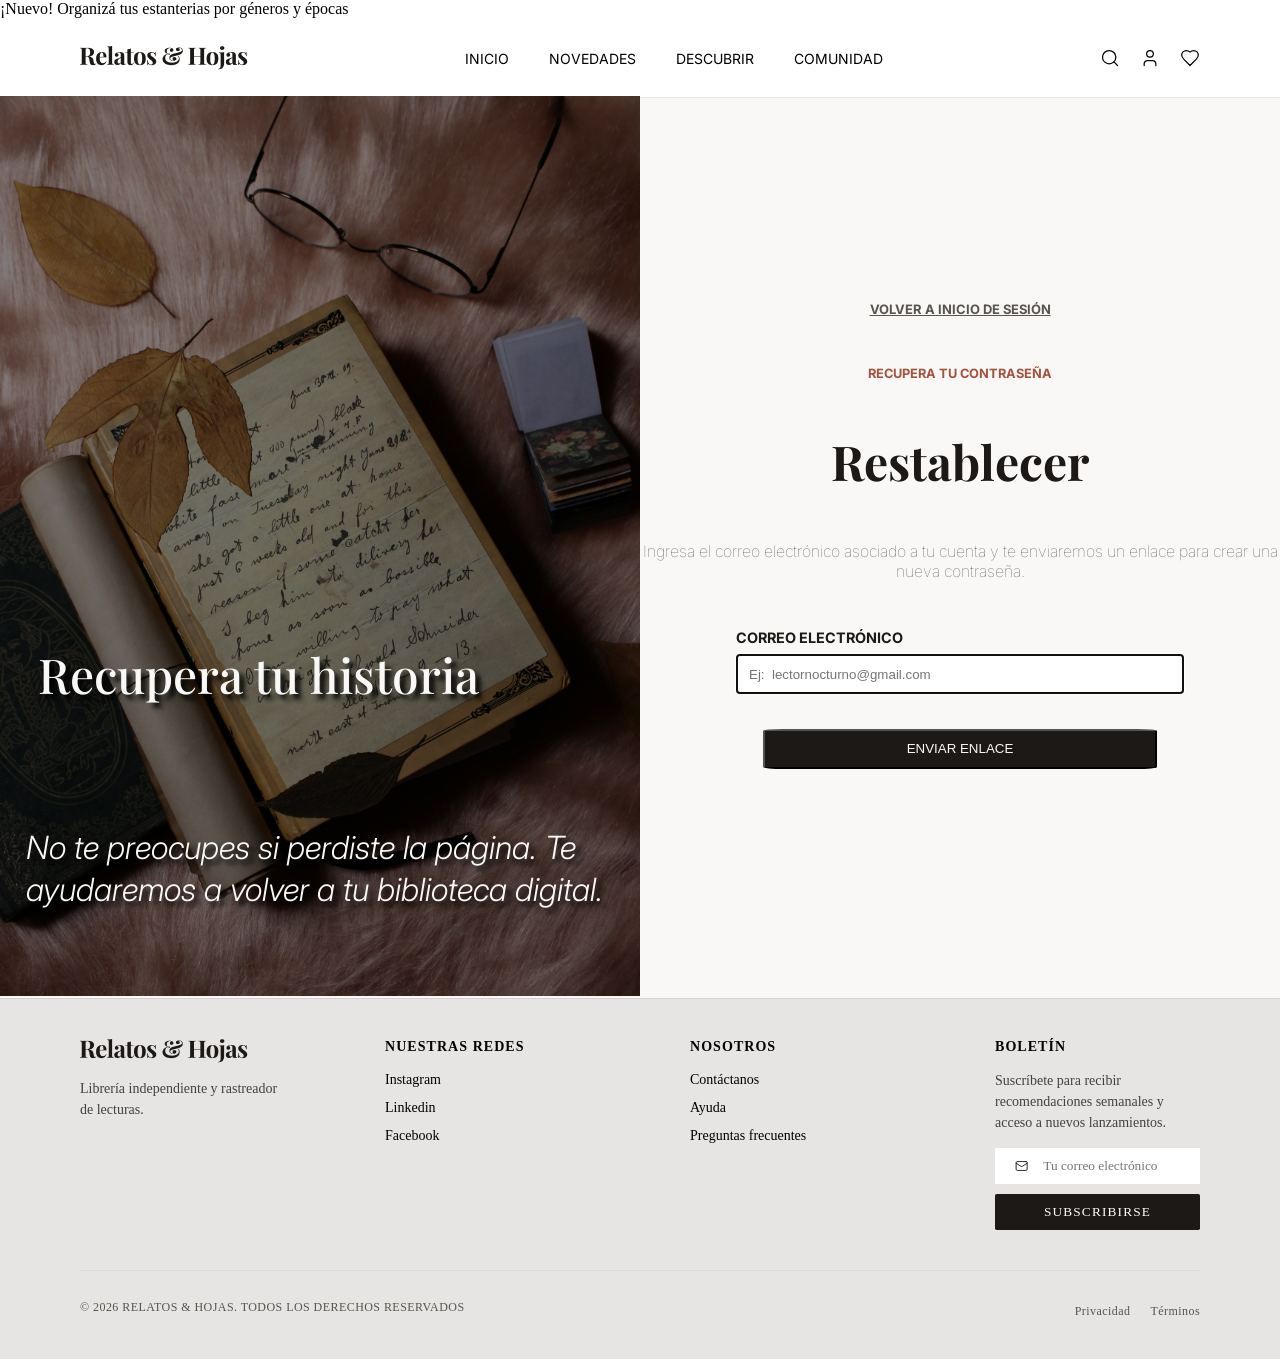
==== recuperar.html @ bbd2a53a "Agrego páginas de login, registro y recuperar contra" ====
<!DOCTYPE html>
<html lang="en">
<head>
    <meta charset="UTF-8">
    <meta name="viewport" content="width=device-width, initial-scale=1.0">
    <link rel="stylesheet" href="recuperar.css">
    <link rel="stylesheet" href="header-footer.css">
    <link rel="preconnect" href="https://fonts.googleapis.com">
<link rel="preconnect" href="https://fonts.gstatic.com" crossorigin>

<link href="https://fonts.googleapis.com/css2?family=Inter:wght@300;400;700&family=Playfair+Display:wght@400;500;700&display=swap" rel="stylesheet">
    <title>Recuperar contraseña - Relatos & Hojas</title>
</head>
<body>

    <!--header y navbar-->
    <header class="header-wrapper">

        <div class="banner-promo">
            <p class="banner">¡Nuevo! Organizá tus estanterias por géneros y épocas</p>
        </div>

        <div class="header-main">
            <div class="header-left">
                <a href="index.html" class="logo-link">
                    <img src="img/Relatos & Hojas logo.png" alt="Logo de Relatos  & Hojas" class="logo-img">
                </a>
            </div>

            <nav class="header-nav">
            <ul class="menu">
                <li><a href="index.html">Inicio</a></li>
                <li><a href="#">Novedades</a></li>
                <li><a href="#">Descubrir</a></li>
                <li><a href="#">Comunidad</a></li>
            </ul>
            </nav>

            <div class="header-icons">
                <form class="search-form" action="resultados.html" method="GET">
                <input type="search" id="buscador" name="q" class="search-input" placeholder="Buscar..." required aria-label="Buscar">

                <label for="buscador" class="icon-btn search-btn" aria-label="Abrir buscador">
                    <svg xmlns="http://www.w3.org/2000/svg" width="20" height="20" viewBox="0 0 20 20" fill="none" role="img" aria-labelledby="title-search">
                        <title id="title-search">Buscar</title>
                        <path d="M9.16667 15.8333C12.8486 15.8333 15.8333 12.8486 15.8333 9.16667C15.8333 5.48477 12.8486 2.5 9.16667 2.5C5.48477 2.5 2.5 5.48477 2.5 9.16667C2.5 12.8486 5.48477 15.8333 9.16667 15.8333Z" stroke="currentColor" stroke-width="1.25" stroke-linecap="round" stroke-linejoin="round"/>
                        <path d="M17.5 17.5L13.9167 13.9167" stroke="currentColor" stroke-width="1.25" stroke-linecap="round" stroke-linejoin="round"/>
                    </svg>
                </label>
                </form>

                <button class="icon-btn user-btn" aria-label="Mi cuenta">
                <svg xmlns="http://www.w3.org/2000/svg" width="20" height="20" viewBox="0 0 20 20" fill="none" role="img" aria-labelledby="title-login">
                    <title id="title-login">Iniciar sesión</title>
                    <path d="M15.8334 17.5V15.8333C15.8334 14.9493 15.4822 14.1014 14.857 13.4763C14.2319 12.8512 13.3841 12.5 12.5 12.5H7.50002C6.61597 12.5 5.76812 12.8512 5.143 13.4763C4.51788 14.1014 4.16669 14.9493 4.16669 15.8333V17.5" stroke="currentColor" stroke-width="1.25" stroke-linecap="round" stroke-linejoin="round"/>
                    <path d="M10 9.16667C11.841 9.16667 13.3334 7.67428 13.3334 5.83333C13.3334 3.99238 11.841 2.5 10 2.5C8.15907 2.5 6.66669 3.99238 6.66669 5.83333C6.66669 7.67428 8.15907 9.16667 10 9.16667Z" stroke="currentColor" stroke-width="1.25" stroke-linecap="round" stroke-linejoin="round"/>
                </svg>
                </button>

                <button class="icon-btn favorite-btn" aria-label="Favoritos">
                    <svg xmlns="http://www.w3.org/2000/svg" width="20" height="20" viewBox="0 0 20 20" fill="none" role="img" aria-labelledby="title-favorite">
                    <title id="title-favorite">Favoritos</title>
                    <path d="M15.8333 11.6667C17.075 10.45 18.3333 8.99167 18.3333 7.08333C18.3333 5.86776 17.8504 4.70197 16.9909 3.84243C16.1313 2.98289 14.9655 2.5 13.75 2.5C12.2833 2.5 11.25 2.91667 9.99996 4.16667C8.74996 2.91667 7.71663 2.5 6.24996 2.5C5.03438 2.5 3.86859 2.98289 3.00905 3.84243C2.14951 4.70197 1.66663 5.86776 1.66663 7.08333C1.66663 9 2.91663 10.4583 4.16663 11.6667L9.99996 17.5L15.8333 11.6667Z" stroke="currentColor" stroke-width="1.25" stroke-linecap="round" stroke-linejoin="round"/>
                    </svg>
                </button>
            </div>
    </div>
    </header>

<!--termina header y navbar-->
    <main class="container">
        <section class="seccion1">
            <img src="img/788b0a2f8daec6b29cbbe95b1b19dab295340156.jpg" alt="imagen_recuperar_contrasena">
            <p class="textop1">Recupera tu historia</p>
            <p class="textop2">No te preocupes si perdiste la página. Te ayudaremos a volver a tu biblioteca digital.
            </p>


        </section>
        <section class="seccion2">
            <p class="in_sesion"><a href="login.html">VOLVER A INICIO DE SESIÓN</a></p>
            <p class="aviso">recupera tu contraseña</p>
            <h2 class="seccion2_titulo"> Restablecer </h2>
            <p class="subtitulo"> Ingresa el correo electrónico asociado a tu cuenta y te enviaremos un enlace para crear una nueva contraseña.</p>


            <form class="form_recuperar" action="confirmacion.html" method="GET">

                <label for="email">CORREO ELECTRÓNICO</label>
                <input type="email" name="email" id="email" placeholder="Ej:  lectornocturno@gmail.com " required autofocus>

                <button type="submit">ENVIAR ENLACE</button>


            </form>



        </section>




    </main>




    <!-- Footer -->
    <footer class="footer-wrapper">
        <div class="footer-main">

            <div class="footer-col brand-col">
                <a href="index.html" class="logo-link">
                    <img src="img/Relatos & Hojas logo.png" alt="Logo de Relatos  & Hojas" class="logo-img">
                </a>
                <p class="footer-desc">Librería independiente y rastreador de lecturas.</p>
            </div>

        <div class="footer-col links-col">
            <h3 class="footer-heading">NUESTRAS REDES</h3>
            <ul class="footer-menu">
                <li><a href="#">Instagram</a></li>
                <li><a href="#">Linkedin</a></li>
                <li><a href="#">Facebook</a></li>
            </ul>
        </div>

        <div class="footer-col links-col">
            <h3 class="footer-heading">NOSOTROS</h3>
            <ul class="footer-menu">
                <li><a href="#">Contáctanos</a></li>
                <li><a href="#">Ayuda</a></li>
                <li><a href="#">Preguntas frecuentes</a></li>
            </ul>
        </div>

        <div class="footer-col newsletter-col">
            <h3 class="footer-heading">BOLETÍN</h3>
            <p class="footer-desc">Suscríbete para recibir recomendaciones semanales y acceso a nuevos lanzamientos.</p>
            <form class="newsletter-form">
                <div class="input-group">
                    <svg xmlns="http://www.w3.org/2000/svg" width="16" height="16" viewBox="0 0 16 16" fill="none">
                    <path d="M13.3333 2.6665H2.66665C1.93027 2.6665 1.33331 3.26346 1.33331 3.99984V11.9998C1.33331 12.7362 1.93027 13.3332 2.66665 13.3332H13.3333C14.0697 13.3332 14.6666 12.7362 14.6666 11.9998V3.99984C14.6666 3.26346 14.0697 2.6665 13.3333 2.6665Z" stroke="currentColor" stroke-linecap="round" stroke-linejoin="round"/>
                    <path d="M14.6666 4.6665L8.68665 8.4665C8.48083 8.59545 8.24286 8.66384 7.99998 8.66384C7.7571 8.66384 7.51913 8.59545 7.31331 8.4665L1.33331 4.6665" stroke="currentColor" stroke-linecap="round" stroke-linejoin="round"/>
                    </svg>
                    <input type="email" class="newsletter-email" placeholder="Tu correo electrónico" required aria-labelledby="Tu correo electrónico">
                </div>
                <button type="submit" class="btn-submit">SUBSCRIBIRSE</button>
            </form>
        </div>

    </div>

        <div class="footer-bottom">
            <p class="copyright">&copy; 2026 RELATOS & HOJAS. TODOS LOS DERECHOS RESERVADOS</p>
            <ul class="legal-menu">
                <li><a href="#">Privacidad</a></li>
                <li><a href="#">Términos</a></li>
            </ul>
        </div>
    </footer>
</body>

</html>
---- recuperar.css ----
*{
    margin: 0%;
    padding: 0%;
    box-sizing: border-box;
}

.container{
    display: flex;
    align-items: center;
    width: 100%;
    height: 100vh;
    background-color: #F9F8F6;

}
.aviso{
    font-family:'Inter' ;
    font-weight: bold;
    font-size: 0.8em;
    color:#A3523B;
    text-transform: uppercase;
    line-height: 1.2;


}
.seccion1{
    position: relative;
}
.seccion1 img{
    width: 100%;
    height: 100vh;
    object-fit: cover;
    filter: brightness(50%);
}
.seccion1 p{
    position: absolute;
    text-shadow: 5px 5px 5px black;
    padding: 0.8em;
}

.textop1{
    bottom: 4em;
    margin-bottom:1.5em ;
    font-family:'Playfair Display' ;
    color:#F9F8F6 ;
    font-size: 3em;
    line-height: 1em;
    font-weight: 500;
    
  

}
.textop2{
    bottom: 2em;
    line-height: 1.3em;
    font-family:'Inter';
    color: #F9F8F6;
    font-size: 2em;
    font-style: italic;
    font-weight:300;
    

}
.seccion1, .seccion2{
    flex: 1;
}

 .seccion2{
    height: 90%;
    display: flex;
    align-items: center;
    flex-direction: column;
    justify-content: center;
    gap: 3em;
}
.form_recuperar{
    display: flex;
    flex-direction: column;
    width: 70%;
    gap: 0.5em;
} 
.form_recuperar input{
    height: 3em;
    border: 1px solid #00000090;
    padding: 0.9em;


}
.form_recuperar  button{

    margin: 2em;
    height: 3em;
    border-radius: 5%;
    background-color: #1C1917;
    color: #F9F8F6;
}

.form_recuperar button:hover{
    background-color: #A3523B;
}

.seccion2_titulo{
    font-family:'Playfair Display' ;
    color: #1C1917;
    font-size: 3em;

}
.form_recuperar  label{
    font-family:'Inter' ;
    color:#1C1917;
    font-size: 0.9em;
    font-weight: bolder;
}
.subtitulo{
    font-family:'Inter' ;
    color:#57534E;
    font-size: 1em;
    text-align: center;
    font-weight: lighter;

}

.in_sesion{
    font-family:'Inter' ;
    color:#57534E;
    font-size: 0.9em;

}
.in_sesion a{
    font-family:'Inter' ;
    color:#57534E;
    font-size: 0.9em;
    line-height: 1.2em;
    font-weight: bold;
    text-decoration: underline;

}
/* =========================
   RESPONSIVE
========================= */

@media (max-width: 1024px) {

    .container{
        flex-direction: column;
        height: auto;
    }

    .seccion1,
    .seccion2{
        width: 100%;
    }

    .seccion1 img{
        height: 60vh;
        object-fit: cover;
    }

    .textop1{
        font-size: 2.5em;
    }

    .textop2{
        font-size: 1.8em;
    }

    .seccion2{
        padding: 4em 2em;
        gap: 2em;
    }

    .form_recuperar{
        width: 90%;
    }
}


@media (max-width: 768px) {

    .container{
        flex-direction: column;
    }

    .seccion1 img{
        height: 50vh;
    }

    .textop1{
        font-size: 2em;
        bottom: 4em;
    }

    .textop2{
        font-size: 1.5em;
        line-height: 1.5em;
    }

    .seccion2{
        width: 100%;
        padding: 3em 1.5em;
        height: auto;
    }

    .bienvenido{
        font-size: 0.7em;
        text-align: center;
    }

    .seccion2_titulo{
        font-size: 2.2em;
        text-align: center;
    }

    .subtitulo{
        font-size: 0.9em;
    }

    .form_recuperar{
        width: 100%;
    }

    .form_recuperar input{
        height: 3.2em;
    }

    .form_recuperar button{
        margin: 1.5em 0;
        width: 100%;
    }




}
---- header-footer.css ----
/* HEADER */
h1 a, h2 a {
    text-decoration: none; 
    color: inherit; 
}

.header-wrapper {
    width: 100%;
}

.header-main {
    display: flex;
    height: 5em;
    justify-content: space-between;
    align-items: center;
    padding: 0 5em; 
    border-bottom: 1px solid #E7E5E4;
    background-color: #fff;
}

.header-left {
    color: #1C1917;
    font-family: "Playfair Display";
    font-size: 0.875em;
    letter-spacing: -0.04em; 
}   

.header-nav {
    display: flex;
    font-family: 'Inter';
    text-transform: uppercase;
}

.logo-img{
    display: flex;
    align-items: center;
}

.menu {
    display: flex;
    list-style: none;
    margin: 0;
    padding: 0;
    gap: 2.5em; 
}

.menu a {
    text-decoration: none;
    color: #000;
    font-size: 0.875em;
    font-weight: 400;
}

.menu a:hover {
    opacity: 0.5;
}

.header-icons {
    display: flex;
    align-items: center;
    gap: 1.25em; 
}

.icon-btn {
    background-color: transparent;
    border: none;
    color: #000;
    padding: 0;
    cursor: pointer;
    display: flex;
}

.icon-btn:hover {
    opacity: 0.5;
}

.search-form {
    display: flex;
    align-items: center;
}

.search-input {
    width: 0;
    opacity: 0;
    padding: 0;
    border: none;
    border-bottom: 1px solid transparent;
    color: #57534E;
    outline: none;
    transition: all 0.4s ease;
}

.search-input:focus {
    width: 11.25em; 
    opacity: 1;
    padding-right: 0.625em;
    margin-right: 0.625em;
    border-bottom: 1px solid #57534E;
}

.search-btn {
    cursor: pointer;
    display: flex;
    color: #000;
}

/* FOOTER */
.footer-wrapper {
    display: flex;
    flex-direction: column;
    border-top: 1px solid #D6D3D1;
    background: #E7E5E4;
    padding: 2.5em 5em; 
    gap: 2.5em;
}

.footer-main {
    display: flex;
    justify-content: center;
    align-items: flex-start;
    gap: 6.25em; 
}

.footer-logo {
    color: #1C1917;
    font-family: "Playfair Display";
    font-size: 1.5em;
    letter-spacing: -0.04em;
}

.footer-col {
    display: flex;
    width: 100%;
    flex-direction: column;
    gap: 0.938em; 
}

.footer-heading {
    font-size: 0.875em;
    letter-spacing: 0.075em;
}

.footer-menu {
    display: flex;
    flex-direction: column;
    list-style: none;
    gap: 0.625em;
}

.footer-menu a {
    font-size: 0.875em;
    text-decoration: none;
    color: #000;
}

.footer-desc {
    color: #43403d;
    font-size: 0.875em;
    line-height: 1.5em;
}

.newsletter-form {
    display: flex;
    flex-direction: column;
    gap: 0.625em;
}

.input-group {
    display: flex;
    flex-direction: row;
    gap: 0.938em;
    background-color: #fff;
    padding: 0.625em 1.25em;
    align-items: center;
}

.newsletter-email {
    border: none;
    font-family: inherit;
    border-radius: 0.125em;
    outline: none;
    width: 100%;
}

.btn-submit {
    padding: 0.75em 1em; 
    width: 100%;
    border: none;
    color: #fff;
    background: #1C1917;
    border-radius: 0.125em;
    font-family: inherit;
    font-weight: 500;
    letter-spacing: 0.087em;
    cursor: pointer;
}

.footer-bottom {
    display: flex;
    flex-direction: row;
    padding: 1.875em 0 0 0;
    justify-content: space-between;
    border-top: 1px solid rgba(214, 211, 209, 0.50);
}

.copyright {
    color: #57534E;
    font-family: inherit;
    font-size: 0.75em;
    line-height: 1em; 
    letter-spacing: 0.037em;
}

.legal-menu {
    display: flex;
    list-style: none;
    gap: 1.25em;
}

.legal-menu a {
    text-decoration: none;
    color: #57534E;
    font-size: 0.75em;
    line-height: 1em; 
    letter-spacing: 0.037em;
}

/* Media queries*/

@media (max-width: 48em) {
    .header-main {
        padding: 0 2em;
    }

    .menu {
        gap: 1.25em;
    }

    .footer-main {
        display: grid;
        grid-template-columns: repeat(2, 1fr);
        gap: 2.5em;
    }
    
    .footer-wrapper {
        padding: 2.5em 2em;
    }

    .search-input:focus {
        width: 7em; 
    }

    .menu{
        display: none;
    }

}

@media (max-width: 30em) {
    .header-main {
        height: auto;
        padding: 1em;
        gap: 1em;
    }

    .menu{
        display: none;
    }

    
    .footer-main {
        grid-template-columns: 1fr;
    }

    .footer-bottom {
        flex-direction: column;
        gap: 1em;
        text-align: center;
    }

    .legal-menu {
        justify-content: center;
    }

}
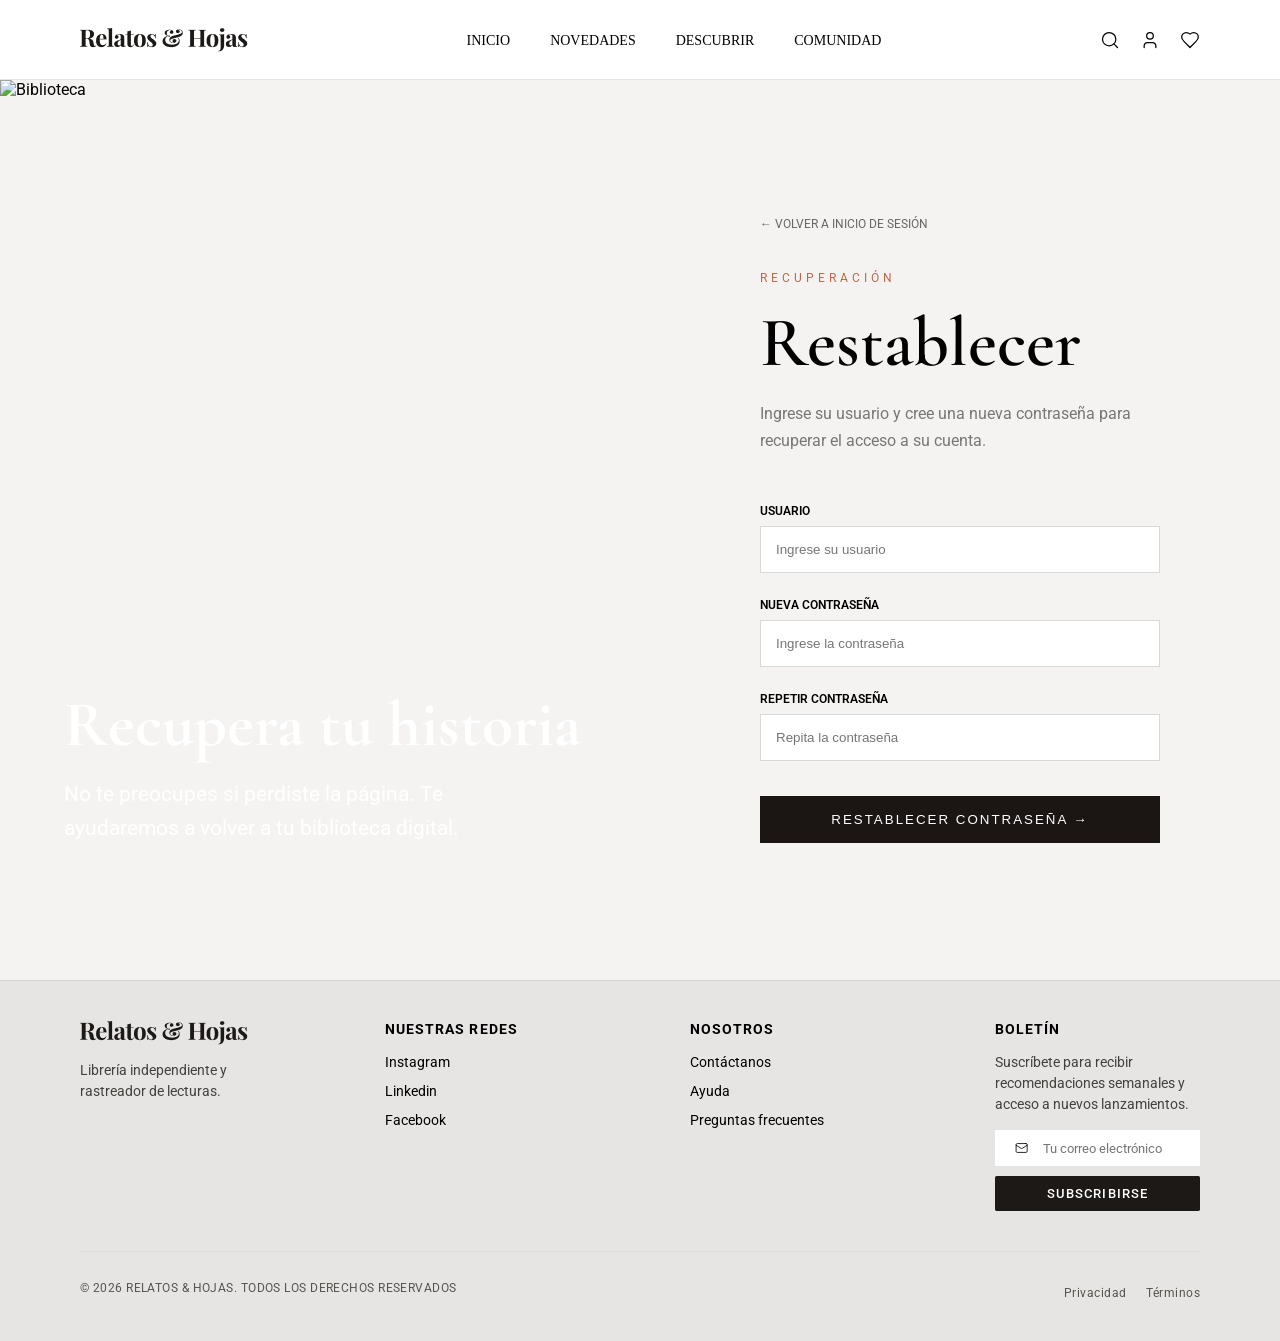
==== commit fa68032e: "subiendo perfil y recuperar" ====
--- a/recuperar.html
+++ b/recuperar.html
@@ -1,24 +1,23 @@
 <!DOCTYPE html>
-<html lang="en">
+<html lang="es">
+
 <head>
     <meta charset="UTF-8">
     <meta name="viewport" content="width=device-width, initial-scale=1.0">
+    <title>Recuperar contraseña</title>
+
     <link rel="stylesheet" href="recuperar.css">
     <link rel="stylesheet" href="header-footer.css">
+
     <link rel="preconnect" href="https://fonts.googleapis.com">
-<link rel="preconnect" href="https://fonts.gstatic.com" crossorigin>
-
-<link href="https://fonts.googleapis.com/css2?family=Inter:wght@300;400;700&family=Playfair+Display:wght@400;500;700&display=swap" rel="stylesheet">
-    <title>Recuperar contraseña - Relatos & Hojas</title>
+    <link
+        href="https://fonts.googleapis.com/css2?family=Cormorant+Garamond:wght@400;600&family=Roboto:wght@300;400;500&display=swap"
+        rel="stylesheet">
+
 </head>
+
 <body>
-
-    <!--header y navbar-->
     <header class="header-wrapper">
-
-        <div class="banner-promo">
-            <p class="banner">¡Nuevo! Organizá tus estanterias por géneros y épocas</p>
-        </div>
 
         <div class="header-main">
             <div class="header-left">
@@ -28,85 +27,130 @@
             </div>
 
             <nav class="header-nav">
-            <ul class="menu">
-                <li><a href="index.html">Inicio</a></li>
-                <li><a href="#">Novedades</a></li>
-                <li><a href="#">Descubrir</a></li>
-                <li><a href="#">Comunidad</a></li>
-            </ul>
+                <ul class="menu">
+                    <li><a href="index.html">Inicio</a></li>
+                    <li><a href="#">Novedades</a></li>
+                    <li><a href="#">Descubrir</a></li>
+                    <li><a href="#">Comunidad</a></li>
+                </ul>
             </nav>
 
             <div class="header-icons">
                 <form class="search-form" action="resultados.html" method="GET">
-                <input type="search" id="buscador" name="q" class="search-input" placeholder="Buscar..." required aria-label="Buscar">
-
-                <label for="buscador" class="icon-btn search-btn" aria-label="Abrir buscador">
-                    <svg xmlns="http://www.w3.org/2000/svg" width="20" height="20" viewBox="0 0 20 20" fill="none" role="img" aria-labelledby="title-search">
-                        <title id="title-search">Buscar</title>
-                        <path d="M9.16667 15.8333C12.8486 15.8333 15.8333 12.8486 15.8333 9.16667C15.8333 5.48477 12.8486 2.5 9.16667 2.5C5.48477 2.5 2.5 5.48477 2.5 9.16667C2.5 12.8486 5.48477 15.8333 9.16667 15.8333Z" stroke="currentColor" stroke-width="1.25" stroke-linecap="round" stroke-linejoin="round"/>
-                        <path d="M17.5 17.5L13.9167 13.9167" stroke="currentColor" stroke-width="1.25" stroke-linecap="round" stroke-linejoin="round"/>
-                    </svg>
-                </label>
+                    <input type="search" id="buscador" name="q" class="search-input" placeholder="Buscar..." required
+                        aria-label="Buscar">
+
+                    <label for="buscador" class="icon-btn search-btn" aria-label="Abrir buscador">
+                        <svg xmlns="http://www.w3.org/2000/svg" width="20" height="20" viewBox="0 0 20 20" fill="none"
+                            role="img" aria-labelledby="title-search">
+                            <title id="title-search">Buscar</title>
+                            <path
+                                d="M9.16667 15.8333C12.8486 15.8333 15.8333 12.8486 15.8333 9.16667C15.8333 5.48477 12.8486 2.5 9.16667 2.5C5.48477 2.5 2.5 5.48477 2.5 9.16667C2.5 12.8486 5.48477 15.8333 9.16667 15.8333Z"
+                                stroke="currentColor" stroke-width="1.25" stroke-linecap="round"
+                                stroke-linejoin="round" />
+                            <path d="M17.5 17.5L13.9167 13.9167" stroke="currentColor" stroke-width="1.25"
+                                stroke-linecap="round" stroke-linejoin="round" />
+                        </svg>
+                    </label>
                 </form>
 
                 <button class="icon-btn user-btn" aria-label="Mi cuenta">
-                <svg xmlns="http://www.w3.org/2000/svg" width="20" height="20" viewBox="0 0 20 20" fill="none" role="img" aria-labelledby="title-login">
-                    <title id="title-login">Iniciar sesión</title>
-                    <path d="M15.8334 17.5V15.8333C15.8334 14.9493 15.4822 14.1014 14.857 13.4763C14.2319 12.8512 13.3841 12.5 12.5 12.5H7.50002C6.61597 12.5 5.76812 12.8512 5.143 13.4763C4.51788 14.1014 4.16669 14.9493 4.16669 15.8333V17.5" stroke="currentColor" stroke-width="1.25" stroke-linecap="round" stroke-linejoin="round"/>
-                    <path d="M10 9.16667C11.841 9.16667 13.3334 7.67428 13.3334 5.83333C13.3334 3.99238 11.841 2.5 10 2.5C8.15907 2.5 6.66669 3.99238 6.66669 5.83333C6.66669 7.67428 8.15907 9.16667 10 9.16667Z" stroke="currentColor" stroke-width="1.25" stroke-linecap="round" stroke-linejoin="round"/>
-                </svg>
-                </button>
-
-                <button class="icon-btn favorite-btn" aria-label="Favoritos">
-                    <svg xmlns="http://www.w3.org/2000/svg" width="20" height="20" viewBox="0 0 20 20" fill="none" role="img" aria-labelledby="title-favorite">
-                    <title id="title-favorite">Favoritos</title>
-                    <path d="M15.8333 11.6667C17.075 10.45 18.3333 8.99167 18.3333 7.08333C18.3333 5.86776 17.8504 4.70197 16.9909 3.84243C16.1313 2.98289 14.9655 2.5 13.75 2.5C12.2833 2.5 11.25 2.91667 9.99996 4.16667C8.74996 2.91667 7.71663 2.5 6.24996 2.5C5.03438 2.5 3.86859 2.98289 3.00905 3.84243C2.14951 4.70197 1.66663 5.86776 1.66663 7.08333C1.66663 9 2.91663 10.4583 4.16663 11.6667L9.99996 17.5L15.8333 11.6667Z" stroke="currentColor" stroke-width="1.25" stroke-linecap="round" stroke-linejoin="round"/>
+                    <svg xmlns="http://www.w3.org/2000/svg" width="20" height="20" viewBox="0 0 20 20" fill="none"
+                        role="img" aria-labelledby="title-login">
+                        <title id="title-login">Iniciar sesión</title>
+                        <path
+                            d="M15.8334 17.5V15.8333C15.8334 14.9493 15.4822 14.1014 14.857 13.4763C14.2319 12.8512 13.3841 12.5 12.5 12.5H7.50002C6.61597 12.5 5.76812 12.8512 5.143 13.4763C4.51788 14.1014 4.16669 14.9493 4.16669 15.8333V17.5"
+                            stroke="currentColor" stroke-width="1.25" stroke-linecap="round" stroke-linejoin="round" />
+                        <path
+                            d="M10 9.16667C11.841 9.16667 13.3334 7.67428 13.3334 5.83333C13.3334 3.99238 11.841 2.5 10 2.5C8.15907 2.5 6.66669 3.99238 6.66669 5.83333C6.66669 7.67428 8.15907 9.16667 10 9.16667Z"
+                            stroke="currentColor" stroke-width="1.25" stroke-linecap="round" stroke-linejoin="round" />
                     </svg>
                 </button>
-            </div>
+
+                <button class="icon-btn favorite-btn" aria-label="Favoritos">
+                    <svg xmlns="http://www.w3.org/2000/svg" width="20" height="20" viewBox="0 0 20 20" fill="none"
+                        role="img" aria-labelledby="title-favorite">
+                        <title id="title-favorite">Favoritos</title>
+                        <path
+                            d="M15.8333 11.6667C17.075 10.45 18.3333 8.99167 18.3333 7.08333C18.3333 5.86776 17.8504 4.70197 16.9909 3.84243C16.1313 2.98289 14.9655 2.5 13.75 2.5C12.2833 2.5 11.25 2.91667 9.99996 4.16667C8.74996 2.91667 7.71663 2.5 6.24996 2.5C5.03438 2.5 3.86859 2.98289 3.00905 3.84243C2.14951 4.70197 1.66663 5.86776 1.66663 7.08333C1.66663 9 2.91663 10.4583 4.16663 11.6667L9.99996 17.5L15.8333 11.6667Z"
+                            stroke="currentColor" stroke-width="1.25" stroke-linecap="round" stroke-linejoin="round" />
+                    </svg>
+                </button>
+            </div>
+        </div>
+    </header>
+    <div class="contenedor">
+
+
+        <div class="lado-izquierdo">
+
+            <img src="img/hero-recuperar.jpg" alt="Biblioteca">
+
+            <div class="texto-imagen">
+
+                <h2>Recupera tu historia</h2>
+
+                <p>
+                    No te preocupes si perdiste la página.
+                    Te ayudaremos a volver a tu biblioteca digital.
+                </p>
+
+            </div>
+
+        </div>
+
+
+
+        <div class="lado-derecho">
+
+            <a href="#" class="volver">
+                ← VOLVER A INICIO DE SESIÓN
+            </a>
+
+            <p class="subtitulo">
+                RECUPERACIÓN
+            </p>
+
+            <h1>Restablecer</h1>
+
+            <p class="descripcion">
+                Ingrese su usuario y cree una nueva contraseña
+                para recuperar el acceso a su cuenta.
+            </p>
+
+
+            <form class="formulario">
+
+                <label for="usuario">
+                    USUARIO
+                </label>
+
+                <input type="text" id="usuario" placeholder="Ingrese su usuario" required>
+
+                <label for="clave">
+                    NUEVA CONTRASEÑA
+                </label>
+
+                <input type="password" id="clave" placeholder="Ingrese la contraseña" required>
+
+                <label for="repetir">
+                    REPETIR CONTRASEÑA
+                </label>
+
+                <input type="password" id="repetir" placeholder="Repita la contraseña" required>
+
+                <button type="submit">
+                    RESTABLECER CONTRASEÑA →
+                </button>
+
+            </form>
+
+        </div>
+
     </div>
-    </header>
-
-<!--termina header y navbar-->
-    <main class="container">
-        <section class="seccion1">
-            <img src="img/788b0a2f8daec6b29cbbe95b1b19dab295340156.jpg" alt="imagen_recuperar_contrasena">
-            <p class="textop1">Recupera tu historia</p>
-            <p class="textop2">No te preocupes si perdiste la página. Te ayudaremos a volver a tu biblioteca digital.
-            </p>
-
-
-        </section>
-        <section class="seccion2">
-            <p class="in_sesion"><a href="login.html">VOLVER A INICIO DE SESIÓN</a></p>
-            <p class="aviso">recupera tu contraseña</p>
-            <h2 class="seccion2_titulo"> Restablecer </h2>
-            <p class="subtitulo"> Ingresa el correo electrónico asociado a tu cuenta y te enviaremos un enlace para crear una nueva contraseña.</p>
-
-
-            <form class="form_recuperar" action="confirmacion.html" method="GET">
-
-                <label for="email">CORREO ELECTRÓNICO</label>
-                <input type="email" name="email" id="email" placeholder="Ej:  lectornocturno@gmail.com " required autofocus>
-
-                <button type="submit">ENVIAR ENLACE</button>
-
-
-            </form>
-
-
-
-        </section>
-
-
-
-
-    </main>
-
-
-
-
-    <!-- Footer -->
+
+
+    </div>
     <footer class="footer-wrapper">
         <div class="footer-main">
 
@@ -117,40 +161,46 @@
                 <p class="footer-desc">Librería independiente y rastreador de lecturas.</p>
             </div>
 
-        <div class="footer-col links-col">
-            <h3 class="footer-heading">NUESTRAS REDES</h3>
-            <ul class="footer-menu">
-                <li><a href="#">Instagram</a></li>
-                <li><a href="#">Linkedin</a></li>
-                <li><a href="#">Facebook</a></li>
-            </ul>
-        </div>
-
-        <div class="footer-col links-col">
-            <h3 class="footer-heading">NOSOTROS</h3>
-            <ul class="footer-menu">
-                <li><a href="#">Contáctanos</a></li>
-                <li><a href="#">Ayuda</a></li>
-                <li><a href="#">Preguntas frecuentes</a></li>
-            </ul>
-        </div>
-
-        <div class="footer-col newsletter-col">
-            <h3 class="footer-heading">BOLETÍN</h3>
-            <p class="footer-desc">Suscríbete para recibir recomendaciones semanales y acceso a nuevos lanzamientos.</p>
-            <form class="newsletter-form">
-                <div class="input-group">
-                    <svg xmlns="http://www.w3.org/2000/svg" width="16" height="16" viewBox="0 0 16 16" fill="none">
-                    <path d="M13.3333 2.6665H2.66665C1.93027 2.6665 1.33331 3.26346 1.33331 3.99984V11.9998C1.33331 12.7362 1.93027 13.3332 2.66665 13.3332H13.3333C14.0697 13.3332 14.6666 12.7362 14.6666 11.9998V3.99984C14.6666 3.26346 14.0697 2.6665 13.3333 2.6665Z" stroke="currentColor" stroke-linecap="round" stroke-linejoin="round"/>
-                    <path d="M14.6666 4.6665L8.68665 8.4665C8.48083 8.59545 8.24286 8.66384 7.99998 8.66384C7.7571 8.66384 7.51913 8.59545 7.31331 8.4665L1.33331 4.6665" stroke="currentColor" stroke-linecap="round" stroke-linejoin="round"/>
-                    </svg>
-                    <input type="email" class="newsletter-email" placeholder="Tu correo electrónico" required aria-labelledby="Tu correo electrónico">
-                </div>
-                <button type="submit" class="btn-submit">SUBSCRIBIRSE</button>
-            </form>
-        </div>
-
-    </div>
+            <div class="footer-col links-col">
+                <h3 class="footer-heading">NUESTRAS REDES</h3>
+                <ul class="footer-menu">
+                    <li><a href="#">Instagram</a></li>
+                    <li><a href="#">Linkedin</a></li>
+                    <li><a href="#">Facebook</a></li>
+                </ul>
+            </div>
+
+            <div class="footer-col links-col">
+                <h3 class="footer-heading">NOSOTROS</h3>
+                <ul class="footer-menu">
+                    <li><a href="#">Contáctanos</a></li>
+                    <li><a href="#">Ayuda</a></li>
+                    <li><a href="#">Preguntas frecuentes</a></li>
+                </ul>
+            </div>
+
+            <div class="footer-col newsletter-col">
+                <h3 class="footer-heading">BOLETÍN</h3>
+                <p class="footer-desc">Suscríbete para recibir recomendaciones semanales y acceso a nuevos lanzamientos.
+                </p>
+                <form class="newsletter-form">
+                    <div class="input-group">
+                        <svg xmlns="http://www.w3.org/2000/svg" width="16" height="16" viewBox="0 0 16 16" fill="none">
+                            <path
+                                d="M13.3333 2.6665H2.66665C1.93027 2.6665 1.33331 3.26346 1.33331 3.99984V11.9998C1.33331 12.7362 1.93027 13.3332 2.66665 13.3332H13.3333C14.0697 13.3332 14.6666 12.7362 14.6666 11.9998V3.99984C14.6666 3.26346 14.0697 2.6665 13.3333 2.6665Z"
+                                stroke="currentColor" stroke-linecap="round" stroke-linejoin="round" />
+                            <path
+                                d="M14.6666 4.6665L8.68665 8.4665C8.48083 8.59545 8.24286 8.66384 7.99998 8.66384C7.7571 8.66384 7.51913 8.59545 7.31331 8.4665L1.33331 4.6665"
+                                stroke="currentColor" stroke-linecap="round" stroke-linejoin="round" />
+                        </svg>
+                        <input type="email" class="newsletter-email" placeholder="Tu correo electrónico" required
+                            aria-labelledby="Tu correo electrónico">
+                    </div>
+                    <button type="submit" class="btn-submit">SUBSCRIBIRSE</button>
+                </form>
+            </div>
+
+        </div>
 
         <div class="footer-bottom">
             <p class="copyright">&copy; 2026 RELATOS & HOJAS. TODOS LOS DERECHOS RESERVADOS</p>
@@ -160,6 +210,8 @@
             </ul>
         </div>
     </footer>
+
+
 </body>
 
 </html>
--- a/recuperar.css
+++ b/recuperar.css
@@ -1,233 +1,191 @@
-*{
-    margin: 0%;
-    padding: 0%;
+* {
+    margin: 0;
+    padding: 0;
     box-sizing: border-box;
 }
 
-.container{
+body {
+    font-family: Roboto, sans-serif;
+    background: #f5f3f1;
+}
+
+.contenedor {
     display: flex;
-    align-items: center;
-    width: 100%;
-    height: 100vh;
-    background-color: #F9F8F6;
-
+    min-height: 100vh;
 }
-.aviso{
-    font-family:'Inter' ;
-    font-weight: bold;
-    font-size: 0.8em;
-    color:#A3523B;
-    text-transform: uppercase;
-    line-height: 1.2;
 
 
-}
-.seccion1{
+
+.lado-izquierdo {
+    width: 50%;
     position: relative;
-}
-.seccion1 img{
-    width: 100%;
-    height: 100vh;
-    object-fit: cover;
-    filter: brightness(50%);
-}
-.seccion1 p{
-    position: absolute;
-    text-shadow: 5px 5px 5px black;
-    padding: 0.8em;
-}
-
-.textop1{
-    bottom: 4em;
-    margin-bottom:1.5em ;
-    font-family:'Playfair Display' ;
-    color:#F9F8F6 ;
-    font-size: 3em;
-    line-height: 1em;
-    font-weight: 500;
-    
-  
-
-}
-.textop2{
-    bottom: 2em;
-    line-height: 1.3em;
-    font-family:'Inter';
-    color: #F9F8F6;
-    font-size: 2em;
-    font-style: italic;
-    font-weight:300;
-    
-
-}
-.seccion1, .seccion2{
-    flex: 1;
-}
-
- .seccion2{
-    height: 90%;
-    display: flex;
-    align-items: center;
-    flex-direction: column;
-    justify-content: center;
-    gap: 3em;
-}
-.form_recuperar{
-    display: flex;
-    flex-direction: column;
-    width: 70%;
-    gap: 0.5em;
-} 
-.form_recuperar input{
-    height: 3em;
-    border: 1px solid #00000090;
-    padding: 0.9em;
-
-
-}
-.form_recuperar  button{
-
-    margin: 2em;
-    height: 3em;
-    border-radius: 5%;
-    background-color: #1C1917;
-    color: #F9F8F6;
-}
-
-.form_recuperar button:hover{
-    background-color: #A3523B;
-}
-
-.seccion2_titulo{
-    font-family:'Playfair Display' ;
-    color: #1C1917;
-    font-size: 3em;
-
-}
-.form_recuperar  label{
-    font-family:'Inter' ;
-    color:#1C1917;
-    font-size: 0.9em;
-    font-weight: bolder;
-}
-.subtitulo{
-    font-family:'Inter' ;
-    color:#57534E;
-    font-size: 1em;
-    text-align: center;
-    font-weight: lighter;
+    overflow: hidden;
 
 }
 
-.in_sesion{
-    font-family:'Inter' ;
-    color:#57534E;
-    font-size: 0.9em;
+.lado-izquierdo img {
+    width: 100%;
+    height: 90vh;
+    object-fit: cover;
+    display: block;
+}
 
+.texto-imagen {
+    position: absolute;
+    left: 5vw;
+    bottom: 15vh;
+
+    color: white;
 }
-.in_sesion a{
-    font-family:'Inter' ;
-    color:#57534E;
-    font-size: 0.9em;
-    line-height: 1.2em;
-    font-weight: bold;
-    text-decoration: underline;
 
+.texto-imagen h2 {
+    font-family: "Cormorant Garamond", serif;
+    font-size: 4rem;
+    margin-bottom: 15px;
 }
-/* =========================
-   RESPONSIVE
-========================= */
 
-@media (max-width: 1024px) {
+.texto-imagen p {
+    width: 420px;
+    line-height: 1.6;
+    font-size: 1.3rem;
+}
 
-    .container{
+
+.lado-derecho {
+    width: 50%;
+
+    display: flex;
+    flex-direction: column;
+    justify-content: center;
+
+    padding: 80px 120px;
+}
+
+.volver {
+    text-decoration: none;
+    color: #666;
+
+    font-size: 12px;
+
+    margin-bottom: 40px;
+}
+
+.subtitulo {
+    color: #b8694d;
+
+    font-size: 12px;
+    letter-spacing: 4px;
+
+    margin-bottom: 15px;
+}
+
+.lado-derecho h1 {
+    font-family: "Cormorant Garamond", serif;
+    font-size: 70px;
+    font-weight: 600;
+
+    margin-bottom: 15px;
+}
+
+.descripcion {
+    color: #777;
+
+    line-height: 1.7;
+
+    width: 430px;
+
+    margin-bottom: 35px;
+}
+
+
+.formulario {
+    width: 100%;
+    max-width: 450px;
+}
+
+.formulario label {
+    display: block;
+
+    margin-bottom: 8px;
+    margin-top: 15px;
+
+    font-size: 12px;
+    font-weight: 600;
+}
+
+.formulario input {
+    width: 100%;
+
+    padding: 15px;
+
+    border: 1px solid #d8d8d8;
+
+    background: white;
+
+    margin-bottom: 10px;
+}
+
+.formulario input:focus {
+    outline: none;
+    border-color: #b8694d;
+}
+
+.formulario button {
+    width: 100%;
+
+    margin-top: 25px;
+
+    padding: 16px;
+
+    border: none;
+
+    background: #1b1514;
+
+    color: white;
+
+    letter-spacing: 2px;
+
+    cursor: pointer;
+}
+
+.formulario button:hover {
+    opacity: .9;
+}
+
+
+
+@media(max-width:900px) {
+
+    .contenedor {
         flex-direction: column;
-        height: auto;
     }
 
-    .seccion1,
-    .seccion2{
+    .lado-izquierdo,
+    .lado-derecho {
         width: 100%;
     }
 
-    .seccion1 img{
-        height: 60vh;
-        object-fit: cover;
+    .lado-izquierdo {
+        height: 450px;
     }
 
-    .textop1{
-        font-size: 2.5em;
+    .lado-derecho {
+        padding: 50px 30px;
     }
 
-    .textop2{
-        font-size: 1.8em;
+    .texto-imagen h2 {
+        font-size: 42px;
     }
 
-    .seccion2{
-        padding: 4em 2em;
-        gap: 2em;
+    .texto-imagen p {
+        width: 300px;
     }
 
-    .form_recuperar{
-        width: 90%;
-    }
-}
-
-
-@media (max-width: 768px) {
-
-    .container{
-        flex-direction: column;
+    .lado-derecho h1 {
+        font-size: 50px;
     }
 
-    .seccion1 img{
-        height: 50vh;
-    }
-
-    .textop1{
-        font-size: 2em;
-        bottom: 4em;
-    }
-
-    .textop2{
-        font-size: 1.5em;
-        line-height: 1.5em;
-    }
-
-    .seccion2{
-        width: 100%;
-        padding: 3em 1.5em;
-        height: auto;
-    }
-
-    .bienvenido{
-        font-size: 0.7em;
-        text-align: center;
-    }
-
-    .seccion2_titulo{
-        font-size: 2.2em;
-        text-align: center;
-    }
-
-    .subtitulo{
-        font-size: 0.9em;
-    }
-
-    .form_recuperar{
+    .descripcion {
         width: 100%;
     }
-
-    .form_recuperar input{
-        height: 3.2em;
-    }
-
-    .form_recuperar button{
-        margin: 1.5em 0;
-        width: 100%;
-    }
-
-
-
-
 }
--- a/header-footer.css
+++ b/header-footer.css
@@ -226,8 +226,38 @@
 }
 
 /* Media queries*/
-
-@media (max-width: 48em) {
+@media screen and (max-width: 47em) {
+    .header-main {
+        height: auto;
+        padding: 1em;
+        gap: 1em;
+    }
+
+    .menu{
+        display: none;
+    }
+
+    
+    .footer-main {
+        display: grid;
+        grid-template-columns: 1fr;
+        gap: 2.5em;
+    }
+
+    .footer-bottom {
+        flex-direction: column;
+        gap: 1em;
+        text-align: center;
+    }
+
+    .legal-menu {
+        justify-content: center;
+    }
+
+}
+
+
+@media screen and (min-width:47em) and (max-width: 60em) {
     .header-main {
         padding: 0 2em;
     }
@@ -256,30 +286,3 @@
 
 }
 
-@media (max-width: 30em) {
-    .header-main {
-        height: auto;
-        padding: 1em;
-        gap: 1em;
-    }
-
-    .menu{
-        display: none;
-    }
-
-    
-    .footer-main {
-        grid-template-columns: 1fr;
-    }
-
-    .footer-bottom {
-        flex-direction: column;
-        gap: 1em;
-        text-align: center;
-    }
-
-    .legal-menu {
-        justify-content: center;
-    }
-
-}
